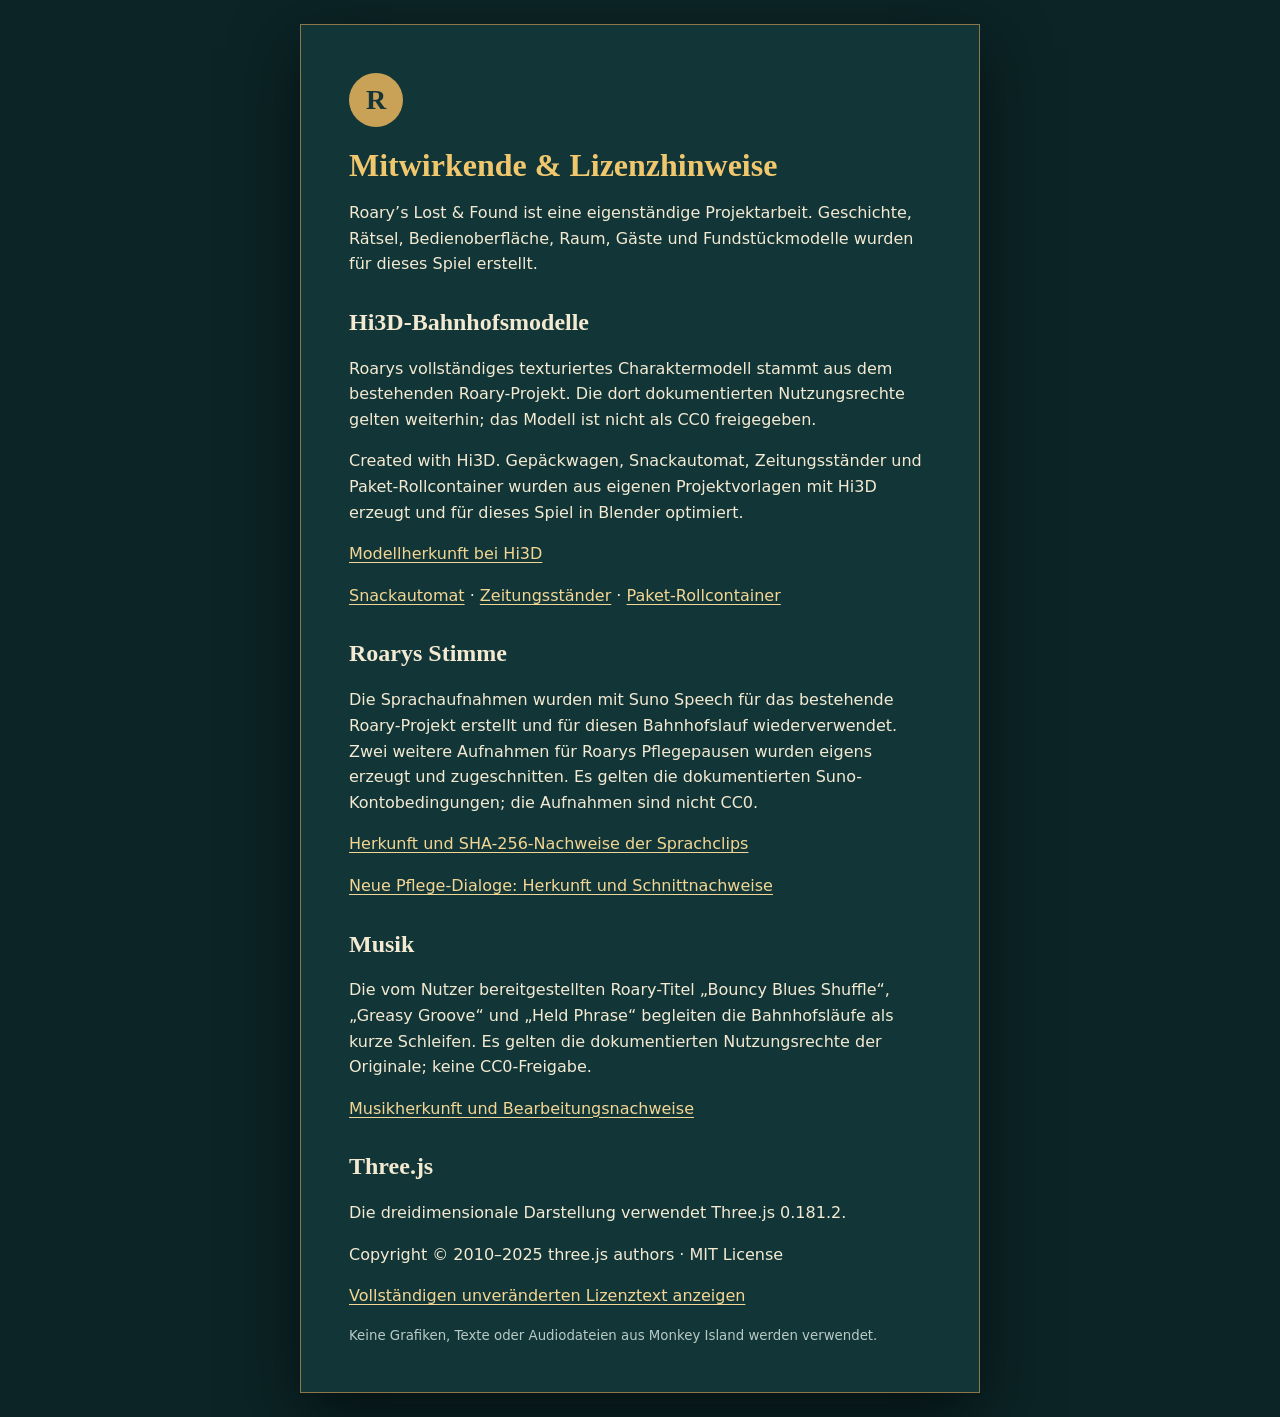
==== licenses/index.html @ f06fc1e4 "Publish playable Roary Lost and Found iPhone playtest" ====
<!doctype html>
<html lang="de">
  <head>
    <meta charset="UTF-8">
    <meta name="viewport" content="width=device-width, initial-scale=1.0">
    <title>Mitwirkende &amp; Lizenzhinweise · Roary’s Lost &amp; Found</title>
    <style>
      :root { color-scheme: dark; font-family: system-ui, sans-serif; background: #0c2426; color: #f4ead2; }
      body { margin: 0; min-height: 100vh; display: grid; place-items: center; padding: 24px; box-sizing: border-box; }
      main { width: min(680px, 100%); padding: clamp(26px, 6vw, 48px); box-sizing: border-box; border: 1px solid #8f7648; background: #123638; box-shadow: 0 24px 60px #061112; }
      h1 { margin: 0 0 8px; color: #f0c76d; font-family: Georgia, serif; }
      h2 { margin-top: 32px; font-family: Georgia, serif; }
      p, li { line-height: 1.6; }
      a { color: #f3d694; text-underline-offset: 3px; }
      .mark { display: grid; place-items: center; width: 54px; height: 54px; margin-bottom: 20px; border-radius: 50%; color: #173537; background: #c9a257; font: 700 28px Georgia, serif; }
      small { color: #b9cac5; }
    </style>
  </head>
  <body>
    <main>
      <div class="mark" aria-hidden="true">R</div>
      <h1>Mitwirkende &amp; Lizenzhinweise</h1>
      <p>Roary’s Lost &amp; Found ist eine eigenständige Projektarbeit. Geschichte,
        Rätsel, Bedienoberfläche, Raum, Gäste und Fundstückmodelle wurden für dieses
        Spiel erstellt.</p>
      <h2>Hi3D-Bahnhofsmodelle</h2>
      <p>Roarys vollständiges texturiertes Charaktermodell stammt aus dem
        bestehenden Roary-Projekt. Die dort dokumentierten Nutzungsrechte
        gelten weiterhin; das Modell ist nicht als CC0 freigegeben.</p>
      <p>Created with Hi3D. Gepäckwagen, Snackautomat, Zeitungsständer und
        Paket-Rollcontainer wurden aus eigenen Projektvorlagen mit Hi3D erzeugt
        und für dieses Spiel in Blender optimiert.</p>
      <p><a href="https://www.hi3d.ai/3d-model/b6962f6cc5134c31abe613e54309c82c" target="_blank" rel="noreferrer">Modellherkunft bei Hi3D</a></p>
      <p><a href="https://www.hi3d.ai/3d-model/65d96564ac7e4c97a988bd3a6f459c8f" target="_blank" rel="noreferrer">Snackautomat</a> ·
        <a href="https://www.hi3d.ai/3d-model/0d1c87b537ec4aa791fbeb562e83856e" target="_blank" rel="noreferrer">Zeitungsständer</a> ·
        <a href="https://www.hi3d.ai/3d-model/3e577e6e3c3d43b9a3b67486d936f7e0" target="_blank" rel="noreferrer">Paket-Rollcontainer</a></p>
      <h2>Roarys Stimme</h2>
      <p>Die Sprachaufnahmen wurden mit Suno Speech für das bestehende Roary-Projekt
        erstellt und für diesen Bahnhofslauf wiederverwendet. Zwei weitere
        Aufnahmen für Roarys Pflegepausen wurden eigens erzeugt und zugeschnitten.
        Es gelten die dokumentierten Suno-Kontobedingungen; die Aufnahmen sind nicht CC0.</p>
      <p><a href="../audio/roary/provenance.json">Herkunft und SHA-256-Nachweise der Sprachclips</a></p>
      <p><a href="../audio/roary/care-provenance.json">Neue Pflege-Dialoge: Herkunft und Schnittnachweise</a></p>
      <h2>Musik</h2>
      <p>Die vom Nutzer bereitgestellten Roary-Titel „Bouncy Blues Shuffle“,
        „Greasy Groove“ und „Held Phrase“ begleiten die Bahnhofsläufe als kurze
        Schleifen. Es gelten die dokumentierten Nutzungsrechte der Originale;
        keine CC0-Freigabe.</p>
      <p><a href="../audio/music/provenance.json">Musikherkunft und Bearbeitungsnachweise</a></p>
      <h2>Three.js</h2>
      <p>Die dreidimensionale Darstellung verwendet Three.js 0.181.2.</p>
      <p>Copyright &copy; 2010–2025 three.js authors · MIT License</p>
      <p><a href="three-LICENSE.txt">Vollständigen unveränderten Lizenztext anzeigen</a></p>
      <small>Keine Grafiken, Texte oder Audiodateien aus Monkey Island werden verwendet.</small>
    </main>
  </body>
</html>
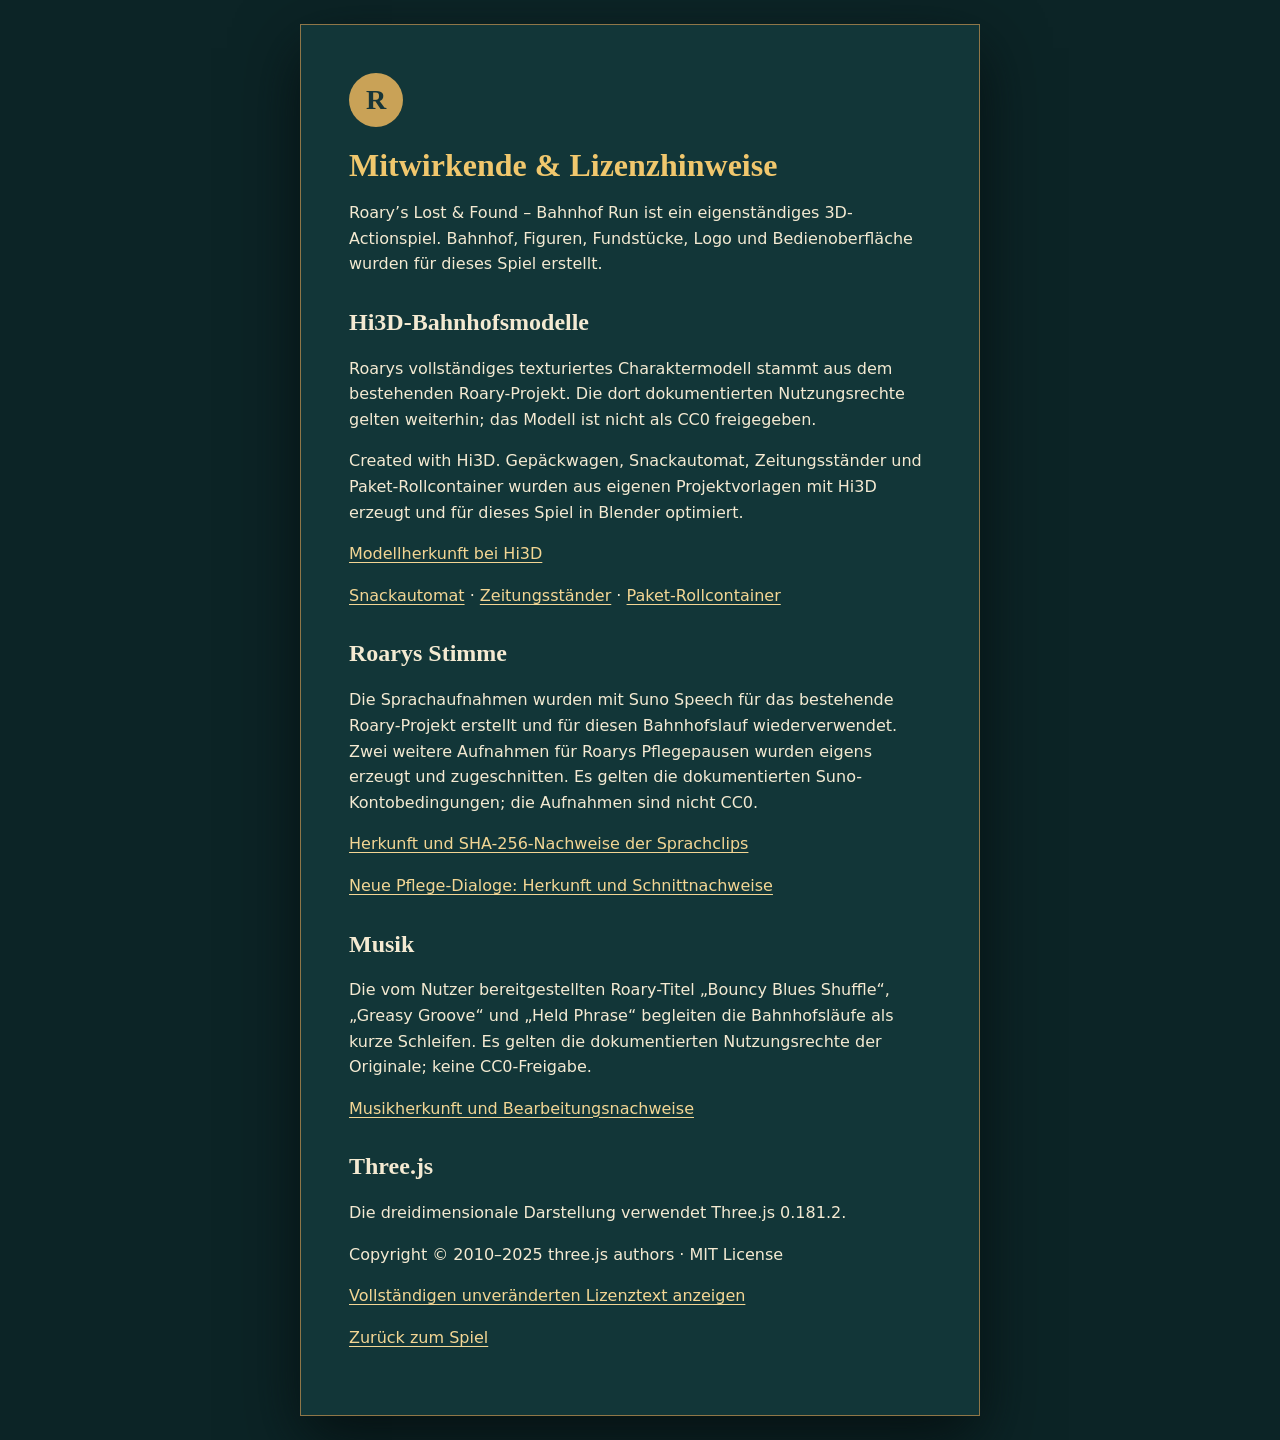
==== commit 826b7a49: "Switch playtest to action-only game with new logo and transparent HUD" ====
--- a/licenses/index.html
+++ b/licenses/index.html
@@ -20,8 +20,8 @@
     <main>
       <div class="mark" aria-hidden="true">R</div>
       <h1>Mitwirkende &amp; Lizenzhinweise</h1>
-      <p>Roary’s Lost &amp; Found ist eine eigenständige Projektarbeit. Geschichte,
-        Rätsel, Bedienoberfläche, Raum, Gäste und Fundstückmodelle wurden für dieses
+      <p>Roary’s Lost &amp; Found – Bahnhof Run ist ein eigenständiges 3D-Actionspiel.
+        Bahnhof, Figuren, Fundstücke, Logo und Bedienoberfläche wurden für dieses
         Spiel erstellt.</p>
       <h2>Hi3D-Bahnhofsmodelle</h2>
       <p>Roarys vollständiges texturiertes Charaktermodell stammt aus dem
@@ -51,7 +51,7 @@
       <p>Die dreidimensionale Darstellung verwendet Three.js 0.181.2.</p>
       <p>Copyright &copy; 2010–2025 three.js authors · MIT License</p>
       <p><a href="three-LICENSE.txt">Vollständigen unveränderten Lizenztext anzeigen</a></p>
-      <small>Keine Grafiken, Texte oder Audiodateien aus Monkey Island werden verwendet.</small>
+      <p><a href="../">Zurück zum Spiel</a></p>
     </main>
   </body>
 </html>
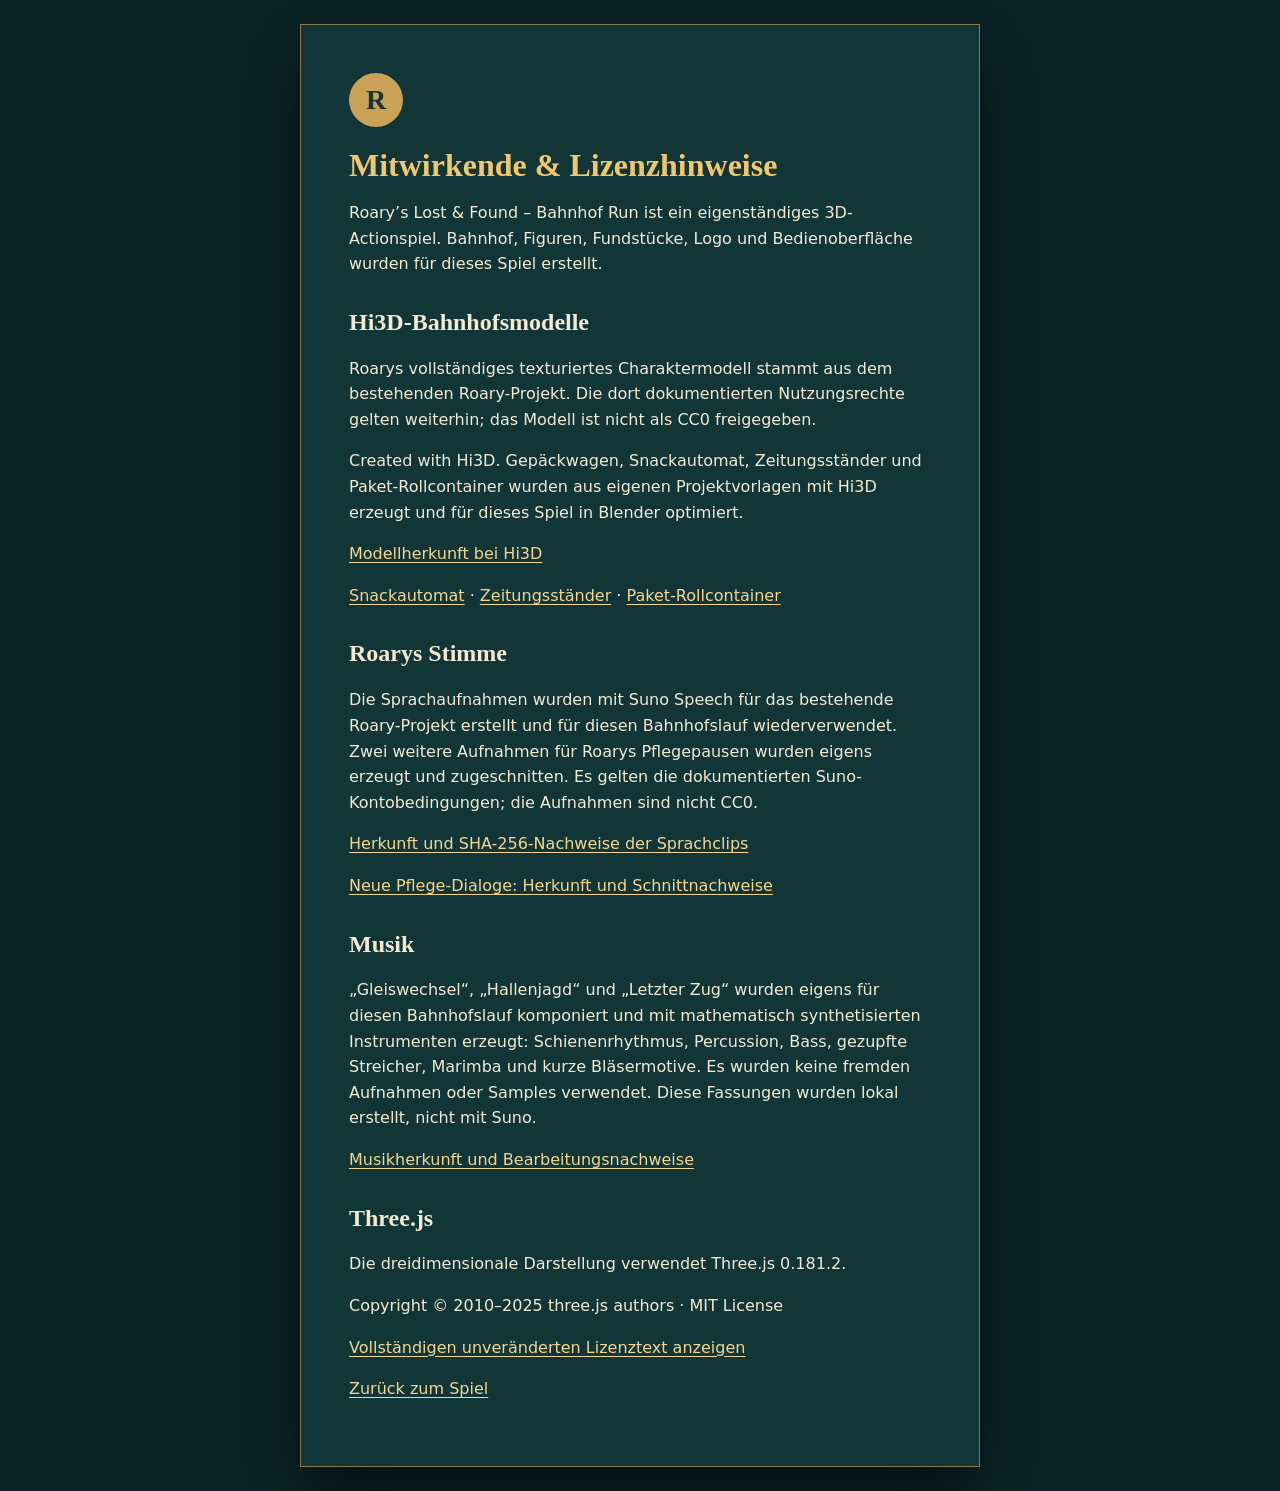
==== commit c3f41da9: "Add original station action soundtrack to playable build" ====
--- a/licenses/index.html
+++ b/licenses/index.html
@@ -42,10 +42,11 @@
       <p><a href="../audio/roary/provenance.json">Herkunft und SHA-256-Nachweise der Sprachclips</a></p>
       <p><a href="../audio/roary/care-provenance.json">Neue Pflege-Dialoge: Herkunft und Schnittnachweise</a></p>
       <h2>Musik</h2>
-      <p>Die vom Nutzer bereitgestellten Roary-Titel „Bouncy Blues Shuffle“,
-        „Greasy Groove“ und „Held Phrase“ begleiten die Bahnhofsläufe als kurze
-        Schleifen. Es gelten die dokumentierten Nutzungsrechte der Originale;
-        keine CC0-Freigabe.</p>
+      <p>„Gleiswechsel“, „Hallenjagd“ und „Letzter Zug“ wurden eigens für diesen
+        Bahnhofslauf komponiert und mit mathematisch synthetisierten Instrumenten
+        erzeugt: Schienenrhythmus, Percussion, Bass, gezupfte Streicher, Marimba
+        und kurze Bläsermotive. Es wurden keine fremden Aufnahmen oder Samples
+        verwendet. Diese Fassungen wurden lokal erstellt, nicht mit Suno.</p>
       <p><a href="../audio/music/provenance.json">Musikherkunft und Bearbeitungsnachweise</a></p>
       <h2>Three.js</h2>
       <p>Die dreidimensionale Darstellung verwendet Three.js 0.181.2.</p>
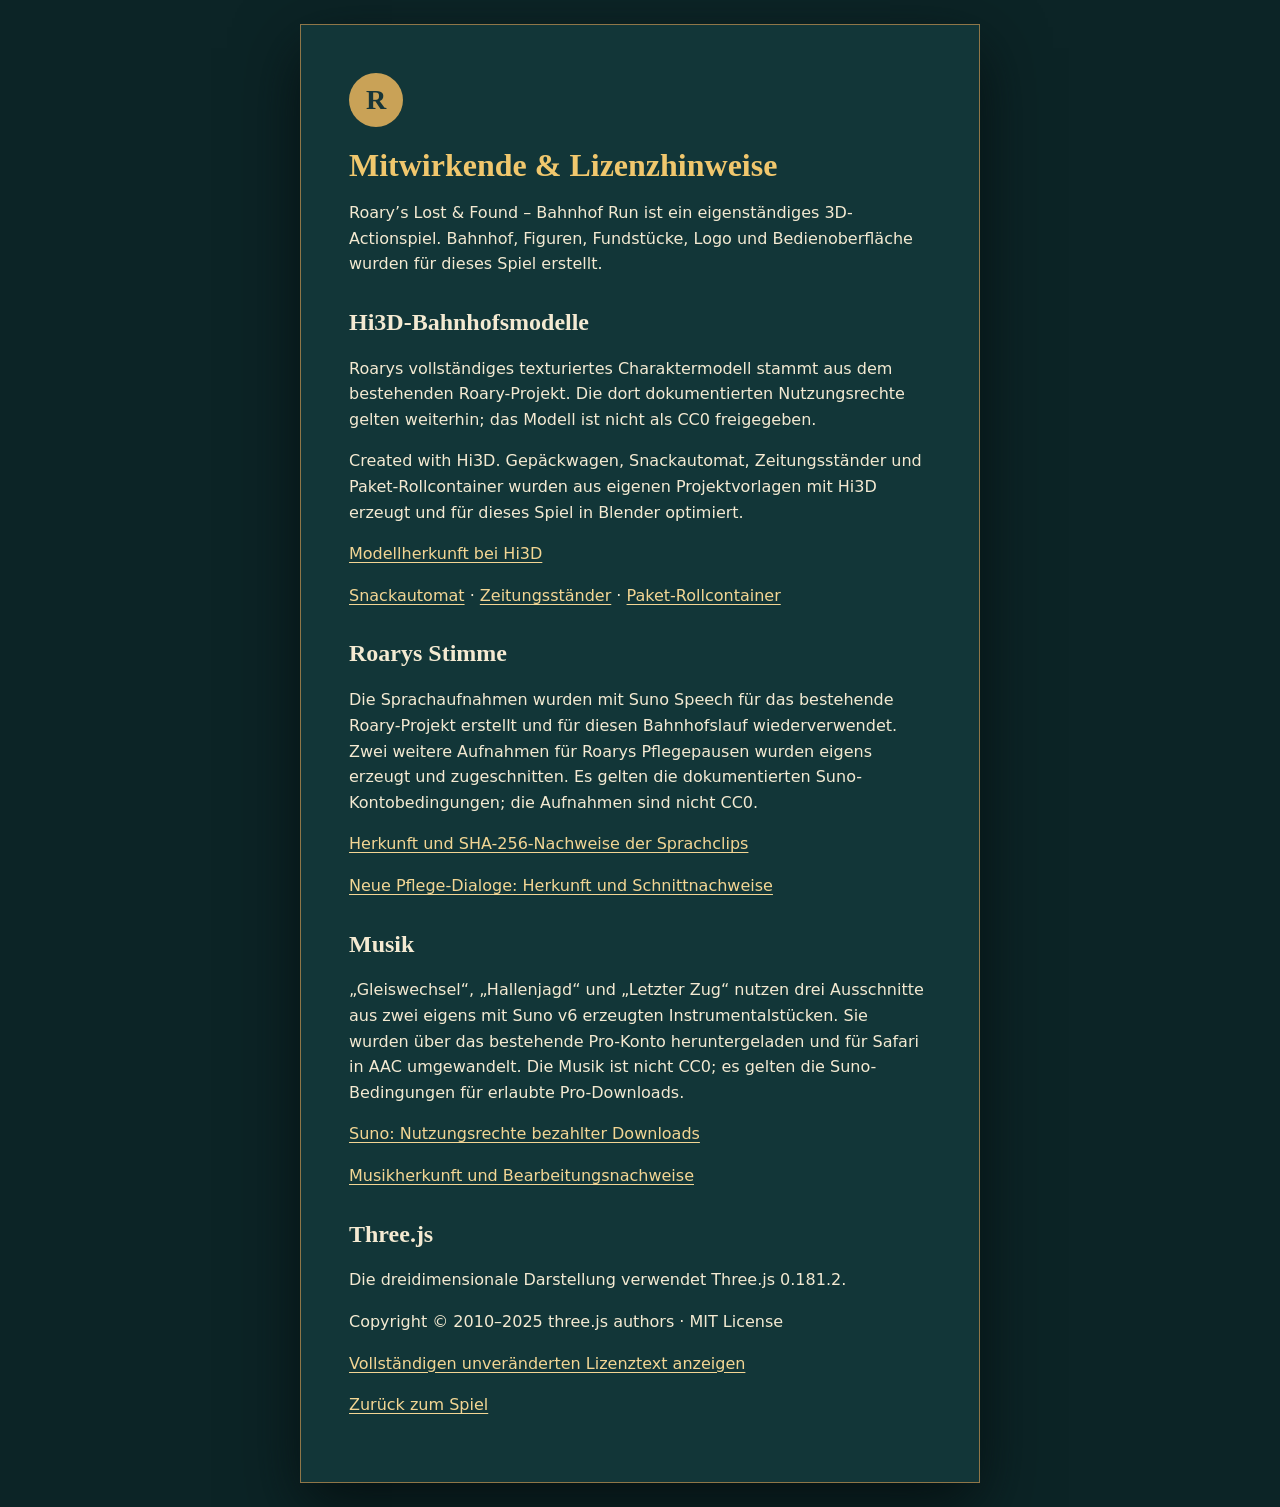
==== commit cac98fa1: "Use Suno railway action score in playtest" ====
--- a/licenses/index.html
+++ b/licenses/index.html
@@ -42,11 +42,12 @@
       <p><a href="../audio/roary/provenance.json">Herkunft und SHA-256-Nachweise der Sprachclips</a></p>
       <p><a href="../audio/roary/care-provenance.json">Neue Pflege-Dialoge: Herkunft und Schnittnachweise</a></p>
       <h2>Musik</h2>
-      <p>„Gleiswechsel“, „Hallenjagd“ und „Letzter Zug“ wurden eigens für diesen
-        Bahnhofslauf komponiert und mit mathematisch synthetisierten Instrumenten
-        erzeugt: Schienenrhythmus, Percussion, Bass, gezupfte Streicher, Marimba
-        und kurze Bläsermotive. Es wurden keine fremden Aufnahmen oder Samples
-        verwendet. Diese Fassungen wurden lokal erstellt, nicht mit Suno.</p>
+      <p>„Gleiswechsel“, „Hallenjagd“ und „Letzter Zug“ nutzen drei Ausschnitte
+        aus zwei eigens mit Suno v6 erzeugten Instrumentalstücken. Sie wurden
+        über das bestehende Pro-Konto heruntergeladen und für Safari in AAC
+        umgewandelt. Die Musik ist nicht CC0; es gelten die Suno-Bedingungen
+        für erlaubte Pro-Downloads.</p>
+      <p><a href="https://help.suno.com/en/articles/9601665" target="_blank" rel="noreferrer">Suno: Nutzungsrechte bezahlter Downloads</a></p>
       <p><a href="../audio/music/provenance.json">Musikherkunft und Bearbeitungsnachweise</a></p>
       <h2>Three.js</h2>
       <p>Die dreidimensionale Darstellung verwendet Three.js 0.181.2.</p>
